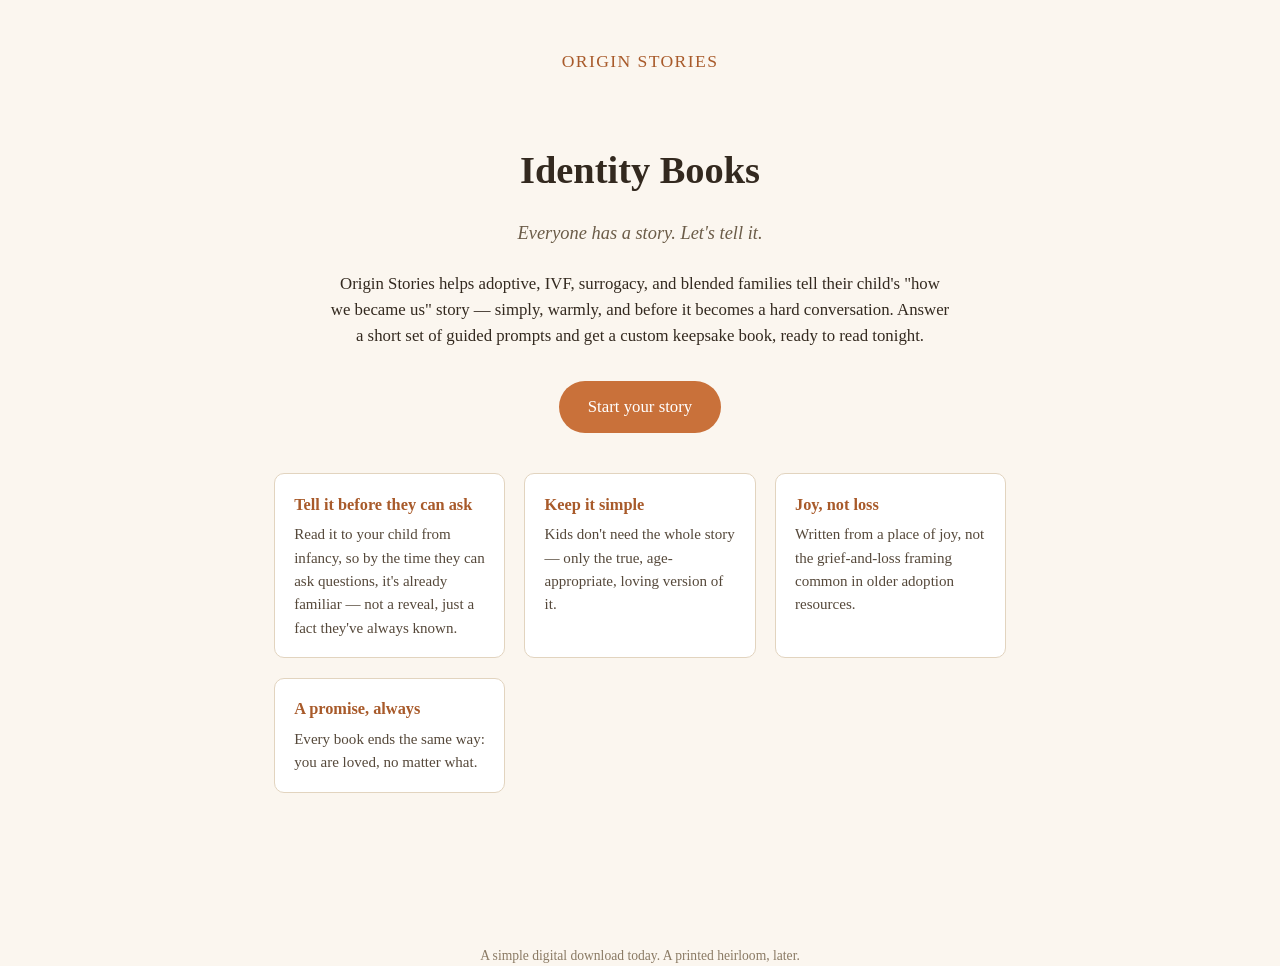
==== app/index.html @ 9563aece "Family preview site for Origin Stories (identity-book) Co-Authored-By: Claude Fable 5 <noreply@anthr" ====
<!doctype html>
<html lang="en">
<head>
  <meta charset="utf-8" />
  <meta name="viewport" content="width=device-width, initial-scale=1" />
  <title>Origin Stories: Identity Books</title>
  <meta name="description" content="A guided-prompt platform that turns your family's story into a custom keepsake book, for adoptive, IVF, surrogacy, and blended families." />
  <link rel="stylesheet" href="css/style.css" />
</head>
<body>
  <header class="site">
    <div class="logo">Origin Stories</div>
  </header>

  <main class="wrap" style="text-align:center;">
    <h1 class="hero">Identity Books</h1>
    <p class="tagline">Everyone has a story. Let's tell it.</p>
    <p class="lede">
      Origin Stories helps adoptive, IVF, surrogacy, and blended families tell their
      child's "how we became us" story — simply, warmly, and before it becomes a hard
      conversation. Answer a short set of guided prompts and get a custom keepsake
      book, ready to read tonight.
    </p>
    <a class="btn" href="book.html">Start your story</a>

    <div class="principles">
      <div class="principle">
        <h3>Tell it before they can ask</h3>
        <p>Read it to your child from infancy, so by the time they can ask questions, it's already familiar — not a reveal, just a fact they've always known.</p>
      </div>
      <div class="principle">
        <h3>Keep it simple</h3>
        <p>Kids don't need the whole story — only the true, age-appropriate, loving version of it.</p>
      </div>
      <div class="principle">
        <h3>Joy, not loss</h3>
        <p>Written from a place of joy, not the grief-and-loss framing common in older adoption resources.</p>
      </div>
      <div class="principle">
        <h3>A promise, always</h3>
        <p>Every book ends the same way: you are loved, no matter what.</p>
      </div>
    </div>
  </main>

  <footer class="site">
    A simple digital download today. A printed heirloom, later.
  </footer>
</body>
</html>
---- app/css/style.css ----
:root {
  --cream: #fbf6ef;
  --ink: #33291f;
  --warm: #c9713a;
  --warm-dark: #a85a2a;
  --soft: #eee1cf;
  --line: #e2d4bf;
  --font-body: Georgia, 'Iowan Old Style', 'Palatino Linotype', serif;
  --font-display: 'Iowan Old Style', Georgia, serif;
}

/* Per-story-type accent palettes, set via body[data-theme] once a story type
   is picked (see js/app.js). Kept in sync with the PDF's THEMES object so the
   on-screen preview and the downloaded book match. --ink stays constant. */
body[data-theme='surrogacy'] {
  --warm: #5a8c96;
  --warm-dark: #3a6670;
  --soft: #cce2e4;
  --cream: #f2f8f7;
  --line: #cfe0e2;
}

body[data-theme='ivf'] {
  --warm: #8e6ea8;
  --warm-dark: #684a82;
  --soft: #dfd2e8;
  --cream: #f8f4fb;
  --line: #ded0e6;
}

body[data-theme='blended'] {
  --warm: #7c9460;
  --warm-dark: #5a7040;
  --soft: #d8e2c8;
  --cream: #f7f9f1;
  --line: #d9e2cd;
}

* { box-sizing: border-box; }

html, body {
  margin: 0;
  padding: 0;
  background: var(--cream);
  color: var(--ink);
  font-family: var(--font-body);
  line-height: 1.55;
  transition: background 0.2s ease;
}

a { color: var(--warm-dark); }

.wrap {
  max-width: 780px;
  margin: 0 auto;
  padding: 2.5rem 1.5rem 4rem;
}

header.site {
  text-align: center;
  padding: 3rem 1.5rem 1rem;
}

header.site .logo {
  font-family: var(--font-display);
  font-size: 1.1rem;
  letter-spacing: 0.08em;
  text-transform: uppercase;
  color: var(--warm-dark);
}

h1.hero {
  font-family: var(--font-display);
  font-size: 2.4rem;
  margin: 0.6rem 0 0.4rem;
}

.tagline {
  font-size: 1.15rem;
  font-style: italic;
  color: #6b5c48;
  margin-bottom: 1.5rem;
}

.lede {
  font-size: 1.05rem;
  max-width: 620px;
  margin: 0 auto 2rem;
}

.btn {
  display: inline-block;
  background: var(--warm);
  color: #fff;
  padding: 0.8rem 1.8rem;
  border-radius: 999px;
  text-decoration: none;
  font-family: var(--font-body);
  font-size: 1.05rem;
  border: none;
  cursor: pointer;
  transition: background 0.15s ease;
}

.btn:hover { background: var(--warm-dark); }

.btn.secondary {
  background: transparent;
  color: var(--warm-dark);
  border: 1.5px solid var(--warm);
}

.btn.secondary:hover { background: var(--soft); }

.link-btn {
  background: none;
  border: none;
  padding: 0;
  color: var(--warm-dark);
  text-decoration: underline;
  cursor: pointer;
  font-size: inherit;
  font-family: inherit;
}

.btn:disabled {
  background: #cbbfa9;
  cursor: not-allowed;
}

.principles {
  display: grid;
  grid-template-columns: repeat(auto-fit, minmax(200px, 1fr));
  gap: 1.2rem;
  margin: 2.5rem 0;
  text-align: left;
}

.principle {
  background: #fff;
  border: 1px solid var(--line);
  border-radius: 10px;
  padding: 1.1rem 1.2rem;
}

.principle h3 {
  margin: 0 0 0.4rem;
  font-family: var(--font-display);
  font-size: 1.02rem;
  color: var(--warm-dark);
}

.principle p { margin: 0; font-size: 0.94rem; color: #55483a; }

footer.site {
  text-align: center;
  color: #8a7a64;
  font-size: 0.85rem;
  margin-top: 3rem;
}

/* --- book flow --- */

.step-indicator {
  display: flex;
  justify-content: center;
  gap: 0.4rem;
  margin-bottom: 2rem;
}

.step-dot {
  width: 8px;
  height: 8px;
  border-radius: 50%;
  background: var(--line);
}

.step-dot.active { background: var(--warm); }
.step-dot.done { background: var(--warm-dark); }

.story-types {
  display: grid;
  grid-template-columns: repeat(auto-fit, minmax(160px, 1fr));
  gap: 1rem;
  margin: 1.5rem 0 2rem;
}

.story-type-card {
  appearance: none;
  -webkit-appearance: none;
  width: 100%;
  margin: 0;
  color: var(--ink);
  background: #fff;
  border: 2px solid var(--line);
  border-radius: 12px;
  padding: 1.2rem 1rem;
  text-align: center;
  cursor: pointer;
  font-family: var(--font-body);
  font-size: 1rem;
}

.story-type-card:hover { border-color: var(--warm); }
.story-type-card.selected {
  border-color: var(--warm);
  background: var(--soft);
}

.card {
  background: #fff;
  border: 1px solid var(--line);
  border-radius: 12px;
  padding: 1.6rem;
  margin-bottom: 1.5rem;
}

.field { margin-bottom: 1.3rem; }

.field label {
  display: block;
  font-weight: bold;
  margin-bottom: 0.3rem;
  color: var(--warm-dark);
}

.field .hint {
  display: block;
  font-size: 0.85rem;
  font-style: italic;
  color: #8a7a64;
  margin-bottom: 0.5rem;
}

.field input[type=text],
.field textarea,
.field select {
  width: 100%;
  font-family: var(--font-body);
  font-size: 1rem;
  padding: 0.6rem 0.7rem;
  border: 1px solid var(--line);
  border-radius: 8px;
  background: var(--cream);
  color: var(--ink);
}

.field textarea { min-height: 4.5rem; resize: vertical; }
.field select { cursor: pointer; }

.photo-upload {
  display: flex;
  align-items: center;
  gap: 0.8rem;
  flex-wrap: wrap;
}

.photo-thumb {
  width: 64px;
  height: 64px;
  object-fit: cover;
  border-radius: 50%;
  border: 1px solid var(--line);
}

.nav-row {
  display: flex;
  justify-content: space-between;
  align-items: center;
  margin-top: 1.5rem;
}

.builder-grid {
  display: grid;
  grid-template-columns: 1.1fr 1fr;
  gap: 2rem;
  align-items: start;
}

@media (max-width: 700px) {
  .builder-grid { grid-template-columns: 1fr; }
}

/* book preview */

.book-preview {
  background: #fff;
  border: 1px solid var(--line);
  border-radius: 4px;
  box-shadow: 0 6px 24px rgba(60, 45, 25, 0.12);
  aspect-ratio: 5 / 4;
  padding: 2.2rem 2.4rem;
  display: flex;
  flex-direction: column;
  justify-content: center;
  align-items: center;
  text-align: center;
  margin-bottom: 1rem;
}

.book-preview .page-label {
  position: absolute;
  margin-top: -220px;
  font-size: 0.75rem;
  color: #b0a189;
}

.book-preview .page-text {
  font-family: var(--font-display);
  font-size: 1.3rem;
  color: var(--ink);
}

.book-preview .page-title {
  font-family: var(--font-display);
  font-size: 1.9rem;
  color: var(--warm-dark);
}

.preview-photo {
  width: 110px;
  height: 110px;
  object-fit: cover;
  border-radius: 50%;
  border: 3px solid var(--warm);
  margin-bottom: 0.9rem;
}

.book-preview .page-label-inline {
  font-family: var(--font-display);
  font-style: italic;
  font-size: 0.95rem;
  color: var(--warm-dark);
  margin-bottom: 0.8rem;
}

.preview-controls {
  display: flex;
  justify-content: center;
  align-items: center;
  gap: 1rem;
  margin-bottom: 2rem;
  font-size: 0.9rem;
  color: #6b5c48;
}

@media (max-width: 560px) {
  h1.hero { font-size: 1.8rem; }
  .book-preview { padding: 1.4rem 1.4rem; }
  .book-preview .page-text { font-size: 1.05rem; }
}
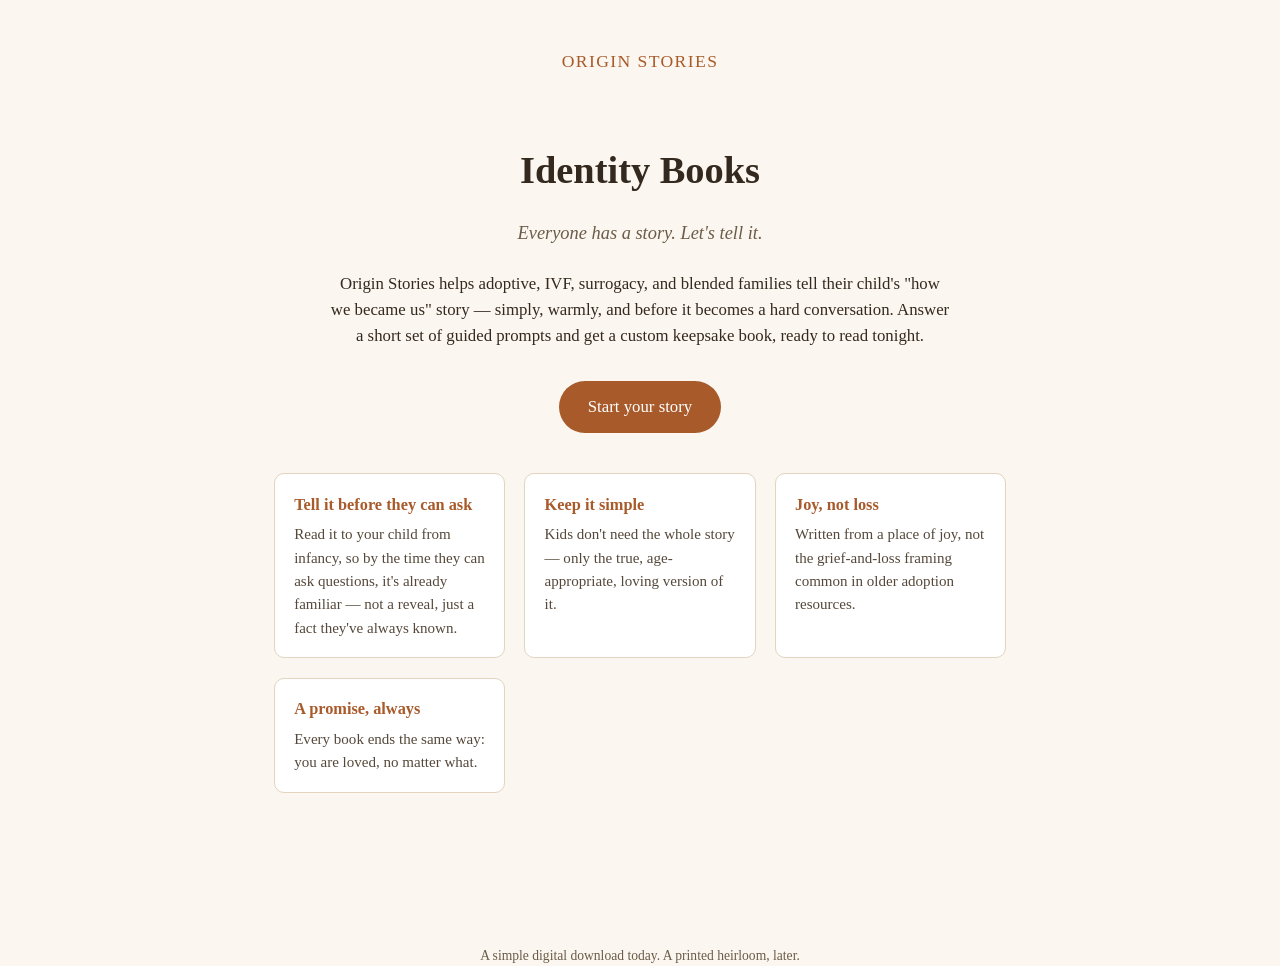
==== commit 79627f53: "Sync app from identity-book 2026-07-11 15:01 UTC" ====
--- a/app/index.html
+++ b/app/index.html
@@ -5,6 +5,7 @@
   <meta name="viewport" content="width=device-width, initial-scale=1" />
   <title>Origin Stories: Identity Books</title>
   <meta name="description" content="A guided-prompt platform that turns your family's story into a custom keepsake book, for adoptive, IVF, surrogacy, and blended families." />
+  <link rel="icon" href="data:image/svg+xml,%3Csvg xmlns='http://www.w3.org/2000/svg' viewBox='0 0 100 100'%3E%3Ctext y='.9em' font-size='90'%3E%F0%9F%93%96%3C/text%3E%3C/svg%3E" />
   <link rel="stylesheet" href="css/style.css" />
 </head>
 <body>
--- a/app/css/style.css
+++ b/app/css/style.css
@@ -90,7 +90,7 @@
 
 .btn {
   display: inline-block;
-  background: var(--warm);
+  background: var(--warm-dark);
   color: #fff;
   padding: 0.8rem 1.8rem;
   border-radius: 999px;
@@ -99,10 +99,10 @@
   font-size: 1.05rem;
   border: none;
   cursor: pointer;
-  transition: background 0.15s ease;
-}
-
-.btn:hover { background: var(--warm-dark); }
+  transition: filter 0.15s ease;
+}
+
+.btn:hover { filter: brightness(0.88); }
 
 .btn.secondary {
   background: transparent;
@@ -154,7 +154,7 @@
 
 footer.site {
   text-align: center;
-  color: #8a7a64;
+  color: #6b5c48;
   font-size: 0.85rem;
   margin-top: 3rem;
 }
@@ -228,7 +228,7 @@
   display: block;
   font-size: 0.85rem;
   font-style: italic;
-  color: #8a7a64;
+  color: #6b5c48;
   margin-bottom: 0.5rem;
 }
 
@@ -274,35 +274,62 @@
   display: grid;
   grid-template-columns: 1.1fr 1fr;
   gap: 2rem;
-  align-items: start;
+}
+
+.preview-sticky {
+  position: sticky;
+  top: 1.5rem;
 }
 
 @media (max-width: 700px) {
   .builder-grid { grid-template-columns: 1fr; }
-}
-
-/* book preview */
+  .preview-sticky { position: static; }
+}
+
+/* book preview — sized to match the downloaded PDF's US-letter portrait
+   page (612 x 792pt) exactly, and styled like an open book page (spine
+   shadow + corner dots echoing the PDF's drawPageFrame) rather than a flat
+   slide. */
 
 .book-preview {
-  background: #fff;
-  border: 1px solid var(--line);
-  border-radius: 4px;
-  box-shadow: 0 6px 24px rgba(60, 45, 25, 0.12);
-  aspect-ratio: 5 / 4;
-  padding: 2.2rem 2.4rem;
+  background:
+    radial-gradient(circle 3px at 15px 15px, var(--warm-dark) 99%, transparent 100%),
+    radial-gradient(circle 3px at calc(100% - 15px) 15px, var(--warm-dark) 99%, transparent 100%),
+    radial-gradient(circle 3px at 15px calc(100% - 15px), var(--warm-dark) 99%, transparent 100%),
+    radial-gradient(circle 3px at calc(100% - 15px) calc(100% - 15px), var(--warm-dark) 99%, transparent 100%),
+    #fff;
+  border: 1.5px solid var(--warm);
+  border-radius: 6px;
+  box-shadow: 0 10px 28px rgba(60, 45, 25, 0.18);
+  aspect-ratio: 612 / 792;
+  max-width: 360px;
+  width: 100%;
+  padding: 2.6rem 2rem;
   display: flex;
   flex-direction: column;
   justify-content: center;
   align-items: center;
   text-align: center;
-  margin-bottom: 1rem;
+  margin: 0 auto 1rem;
+}
+
+.book-preview::before {
+  content: '';
+  position: absolute;
+  left: -1.5px;
+  top: 8px;
+  bottom: 8px;
+  width: 16px;
+  background: linear-gradient(to right, rgba(60, 45, 25, 0.16), rgba(60, 45, 25, 0));
+  border-radius: 6px 0 0 6px;
+  pointer-events: none;
 }
 
 .book-preview .page-label {
   position: absolute;
   margin-top: -220px;
   font-size: 0.75rem;
-  color: #b0a189;
+  color: #6b5c48;
 }
 
 .book-preview .page-text {
@@ -326,6 +353,80 @@
   margin-bottom: 0.9rem;
 }
 
+.preview-scene {
+  width: 72%;
+  max-width: 210px;
+  border-radius: 12px;
+  margin-bottom: 0.9rem;
+  box-shadow: 0 4px 14px rgba(60, 45, 25, 0.15);
+}
+
+/* avatar builder */
+
+.avatar-builder {
+  border: 1px solid var(--line);
+  border-radius: 10px;
+  padding: 1rem 1.1rem;
+  background: var(--cream);
+}
+
+.avatar-thumb {
+  display: block;
+  width: 84px;
+  height: 84px;
+  border-radius: 50%;
+  border: 2px solid var(--warm);
+  margin: 0 auto 0.9rem;
+}
+
+.avatar-row { margin-bottom: 0.7rem; }
+.avatar-row:last-child { margin-bottom: 0; }
+
+.avatar-row-label {
+  display: block;
+  font-size: 0.8rem;
+  color: #6b5c48;
+  margin-bottom: 0.35rem;
+}
+
+.swatch-row,
+.style-btn-row {
+  display: flex;
+  flex-wrap: wrap;
+  gap: 0.5rem;
+}
+
+.swatch {
+  width: 28px;
+  height: 28px;
+  border-radius: 50%;
+  border: 2px solid var(--line);
+  padding: 0;
+  cursor: pointer;
+}
+
+.swatch.selected {
+  border-color: var(--warm-dark);
+  box-shadow: 0 0 0 2px var(--soft);
+}
+
+.style-btn {
+  padding: 0.35rem 0.7rem;
+  border-radius: 999px;
+  border: 1.5px solid var(--line);
+  background: #fff;
+  color: var(--ink);
+  cursor: pointer;
+  font-size: 0.82rem;
+  font-family: var(--font-body);
+}
+
+.style-btn.selected {
+  border-color: var(--warm);
+  background: var(--soft);
+  color: var(--warm-dark);
+}
+
 .book-preview .page-label-inline {
   font-family: var(--font-display);
   font-style: italic;
@@ -346,6 +447,8 @@
 
 @media (max-width: 560px) {
   h1.hero { font-size: 1.8rem; }
-  .book-preview { padding: 1.4rem 1.4rem; }
+  .book-preview { padding: 1.6rem 1.3rem; max-width: 280px; }
   .book-preview .page-text { font-size: 1.05rem; }
-}
+  .book-preview .page-title { font-size: 1.55rem; }
+  .preview-scene { max-width: 160px; }
+}
